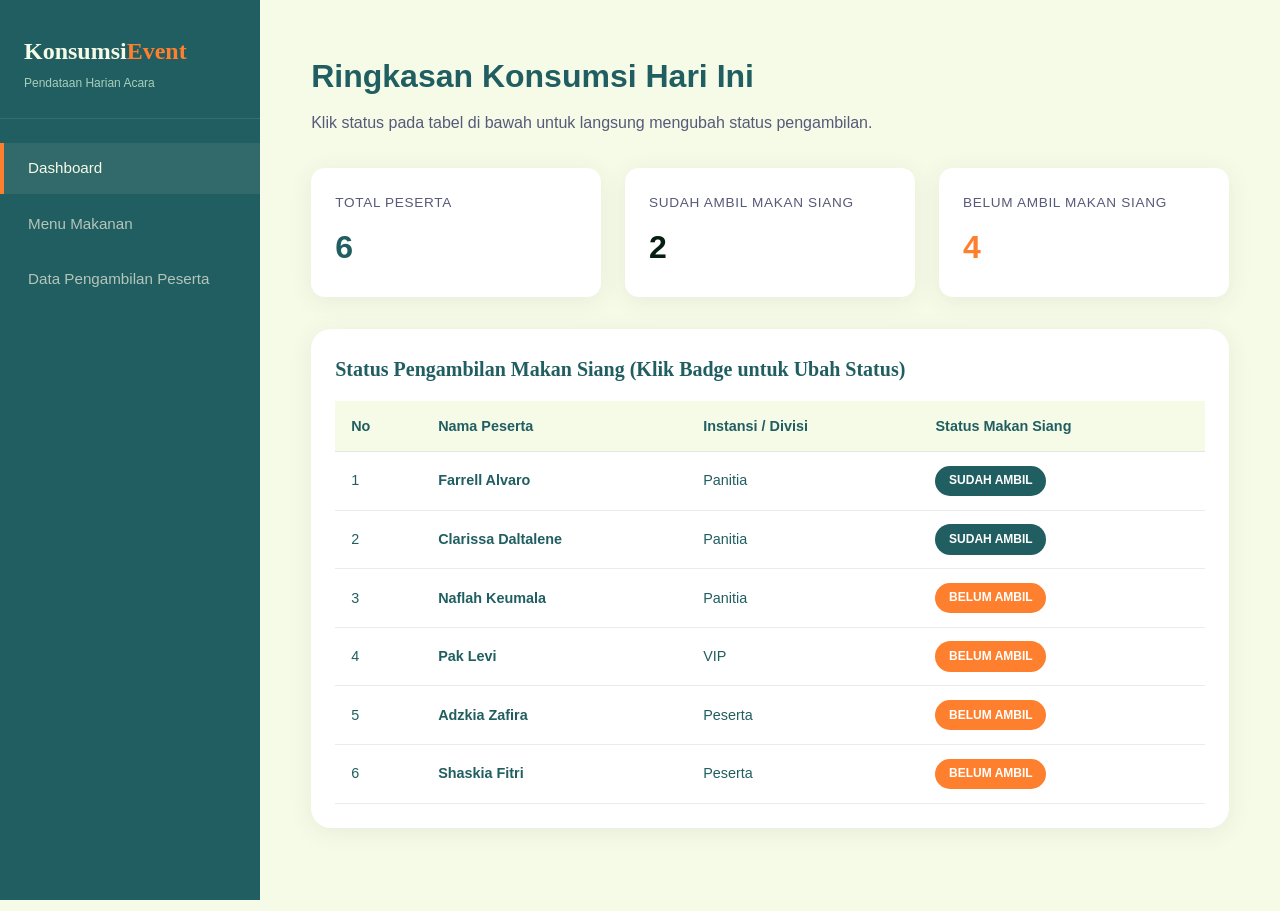
==== index.html @ 93dcdef8 "Upload pertama project konsumsi" ====
<!DOCTYPE html>
<html lang="id">
<head>
  <meta charset="UTF-8">
  <meta name="viewport" content="width=device-width, initial-scale=1.0">
  <title>Dashboard Konsumsi Acara</title>
  <link rel="stylesheet" href="style.css">
</head>
<body>

  <!-- Navigasi Sidebar -->
  <aside class="sidebar">
    <div class="sidebar__brand">
      <div class="sidebar__logo">Konsumsi<span>Event</span></div>
      <div class="sidebar__tagline">Pendataan Harian Acara</div>
    </div>
    <nav class="sidebar__nav">
      <ul>
        <li><a href="index.html" class="active">Dashboard</a></li>
        <li><a href="menu.html">Menu Makanan</a></li>
        <li><a href="peserta.html">Data Pengambilan Peserta</a></li>
      </ul>
    </nav>
  </aside>

  <!-- Konten Utama -->
  <main class="main-content">
    <h1 style="margin-bottom: 0.5rem;">Ringkasan Konsumsi Hari Ini</h1>
    <p style="margin-bottom: 2rem; color: var(--navy-light);">Klik status pada tabel di bawah untuk langsung mengubah status pengambilan.</p>

    <!-- Stat Ringkasan Peserta -->
    <div class="stats-grid">
      <div class="stat-card">
        <div class="stat-card__title">Total Peserta</div>
        <div class="stat-card__value" id="stat-total">0</div>
      </div>
      <div class="stat-card">
        <div class="stat-card__title">Sudah Ambil Makan Siang</div>
        <div class="stat-card__value" style="color: var(--sage-dark);" id="stat-siang-sudah">0</div>
      </div>
      <div class="stat-card">
        <div class="stat-card__title">Belum Ambil Makan Siang</div>
        <div class="stat-card__value" style="color: var(--terracotta);" id="stat-siang-belum">0</div>
      </div>
    </div>

    <!-- Tabel Ringkasan Terakhir -->
    <div class="table-container">
      <h2 class="table-title">Status Pengambilan Makan Siang (Klik Badge untuk Ubah Status)</h2>
      <table>
        <thead>
          <tr>
            <th>No</th>
            <th>Nama Peserta</th>
            <th>Instansi / Divisi</th>
            <th>Status Makan Siang</th>
          </tr>
        </thead>
        <tbody id="dashboard-table-body">
          <!-- Diisi otomatis oleh JavaScript -->
        </tbody>
      </table>
    </div>
  </main>

  <script src="app-data.js"></script>
  <script>
    const peserta = getPesertaData();
    
    // Update Statistik
    document.getElementById('stat-total').innerText = peserta.length;
    const sudahSiang = peserta.filter(p => p.siang).length;
    document.getElementById('stat-siang-sudah').innerText = sudahSiang;
    document.getElementById('stat-siang-belum').innerText = peserta.length - sudahSiang;

    // Render Tabel Dashboard
    const tbody = document.getElementById('dashboard-table-body');
    tbody.innerHTML = peserta.map((p, idx) => `
      <tr>
        <td>${idx + 1}</td>
        <td><strong>${p.nama}</strong></td>
        <td>${p.divisi}</td>
        <td>
          <span class="badge ${p.siang ? 'badge--taken' : 'badge--pending'}" onclick="toggleStatus(${p.id}, 'siang')">
            ${p.siang ? 'Sudah Ambil' : 'Belum Ambil'}
          </span>
        </td>
      </tr>
    `).join('');
  </script>
</body>
</html>
---- style.css ----
:root {
	--terracotta: #FE7F2D;
	--cream: #F5FBE6;
	--navy: #215E61;
	--sage: #215E61;
	--terracotta-dark: #c4603f;
	--navy-light: #575a78;
	--sage-dark: #051f10;

	--font-heading: 'Lora', Georgia, serif;
	--font-body: 'Manrope', 'Segoe UI', sans-serif;

	--sidebar-width: 260px;
	--section-pad: clamp(2rem, 4vw, 4rem);
	--gap: clamp(1rem, 2vw, 1.5rem);

	--radius-sm: 8px;
	--radius-md: 14px;
	--radius-lg: 20px;

	--shadow-card: 0 4px 24px rgba(61, 64, 91, 0.08);
	--shadow-hover: 0 8px 40px rgba(61, 64, 91, 0.14);
}

*, *::before, *::after {
	margin: 0;
	padding: 0;
	box-sizing: border-box;
}

body {
	font-family: var(--font-body);
	color: var(--navy);
	background-color: var(--cream);
	line-height: 1.6;
}

a { color: inherit; text-decoration: none; }

/* Sidebar Navigation */
.sidebar {
	position: fixed;
	top: 0; left: 0;
	width: var(--sidebar-width);
	height: 100vh;
	background: var(--navy);
	color: var(--cream);
	display: flex;
	flex-direction: column;
	z-index: 1000;
}

.sidebar__brand {
	padding: 2rem 1.5rem 1.5rem;
	border-bottom: 1px solid rgba(244, 241, 222, 0.1);
}

.sidebar__logo {
	font-family: var(--font-heading);
	font-size: 1.5rem;
	font-weight: 700;
	color: var(--cream);
}

.sidebar__logo span { color: var(--terracotta); }

.sidebar__tagline {
	font-size: 0.75rem;
	color: #a8cfba;
	margin-top: 0.25rem;
}

.sidebar__nav { flex: 1; padding: 1.5rem 0; }
.sidebar__nav ul { list-style: none; display: flex; flex-direction: column; gap: 4px; }

.sidebar__nav a {
	display: flex;
	align-items: center;
	padding: 0.85rem 1.5rem;
	font-size: 0.95rem;
	font-weight: 500;
	color: rgba(244, 241, 222, 0.7);
	border-left: 4px solid transparent;
	transition: all 0.3s;
}

.sidebar__nav a:hover,
.sidebar__nav a.active {
	color: var(--cream);
	background: rgba(244, 241, 222, 0.08);
	border-left-color: var(--terracotta);
}

.main-content {
	margin-left: var(--sidebar-width);
	padding: var(--section-pad);
	min-height: 100vh;
}

/* Cards & Stats Grid */
.stats-grid {
	display: grid;
	grid-template-columns: repeat(auto-fit, minmax(220px, 1fr));
	gap: var(--gap);
	margin-bottom: 2rem;
}

.stat-card {
	background: #fff;
	padding: 1.5rem;
	border-radius: var(--radius-md);
	box-shadow: var(--shadow-card);
}

.stat-card__title {
	font-size: 0.85rem;
	text-transform: uppercase;
	letter-spacing: 0.05em;
	color: var(--navy-light);
	margin-bottom: 0.5rem;
}

.stat-card__value {
	font-size: 2rem;
	font-weight: 700;
	color: var(--navy);
}

/* Tables & Forms */
.table-container {
	background: #fff;
	border-radius: var(--radius-lg);
	padding: 1.5rem;
	box-shadow: var(--shadow-card);
	overflow-x: auto;
	margin-bottom: 2rem;
}

.table-title {
	font-family: var(--font-heading);
	font-size: 1.25rem;
	margin-bottom: 1rem;
	color: var(--navy);
	display: flex;
	justify-content: space-between;
	align-items: center;
}

table {
	width: 100%;
	border-collapse: collapse;
	text-align: left;
}

th, td {
	padding: 0.85rem 1rem;
	border-bottom: 1px solid rgba(61, 64, 91, 0.1);
	font-size: 0.9rem;
}

th {
	background-color: var(--cream);
	color: var(--navy);
	font-weight: 600;
}

/* Interaktif Badge (Dapat Diklik) */
.badge {
	display: inline-block;
	padding: 0.35rem 0.85rem;
	font-size: 0.75rem;
	font-weight: 700;
	border-radius: 50px;
	text-transform: uppercase;
	cursor: pointer;
	user-select: none;
	transition: transform 0.15s ease, box-shadow 0.15s ease;
}

.badge:hover {
	transform: scale(1.05);
	box-shadow: 0 2px 8px rgba(0,0,0,0.15);
}

.badge--taken {
	background-color: var(--sage);
	color: #fff;
}

.badge--pending {
	background-color: var(--terracotta);
	color: #fff;
}

/* Form Styling */
.form-card {
	background: #fff;
	border-radius: var(--radius-md);
	padding: 1.5rem;
	box-shadow: var(--shadow-card);
	margin-bottom: 2rem;
}

.form-group {
	display: flex;
	gap: 1rem;
	flex-wrap: wrap;
	margin-top: 1rem;
}

.form-control {
	flex: 1;
	min-width: 200px;
	padding: 0.75rem 1rem;
	border: 1px solid #ccc;
	border-radius: var(--radius-sm);
	font-size: 0.9rem;
	font-family: inherit;
}

.btn {
	padding: 0.75rem 1.5rem;
	background: var(--navy);
	color: #fff;
	border: none;
	border-radius: var(--radius-sm);
	font-weight: 600;
	cursor: pointer;
	transition: background 0.2s;
}

.btn:hover {
	background: var(--terracotta);
}

.btn-danger {
	background: #d9534f;
	padding: 0.25rem 0.6rem;
	font-size: 0.75rem;
}

.btn-danger:hover {
	background: #c9302c;
}

/* Menu Grid */
.menu-grid {
	display: grid;
	grid-template-columns: repeat(auto-fill, minmax(280px, 1fr));
	gap: var(--gap);
}

.menu-card {
	background: #fff;
	border-radius: var(--radius-md);
	padding: 1.5rem;
	box-shadow: var(--shadow-card);
	border-top: 4px solid var(--terracotta);
}

.menu-card__tag {
	font-size: 0.75rem;
	font-weight: 700;
	color: var(--sage-dark);
	text-transform: uppercase;
}

.menu-card__title {
	font-family: var(--font-heading);
	font-size: 1.2rem;
	margin: 0.3rem 0;
}

.menu-card__text {
	font-size: 0.9rem;
	color: var(--navy-light);
	margin-bottom: 1rem;
}

@media (max-width: 900px) {
	.sidebar {
		position: relative;
		width: 100%;
		height: auto;
	}
	.main-content {
		margin-left: 0;
	}
}
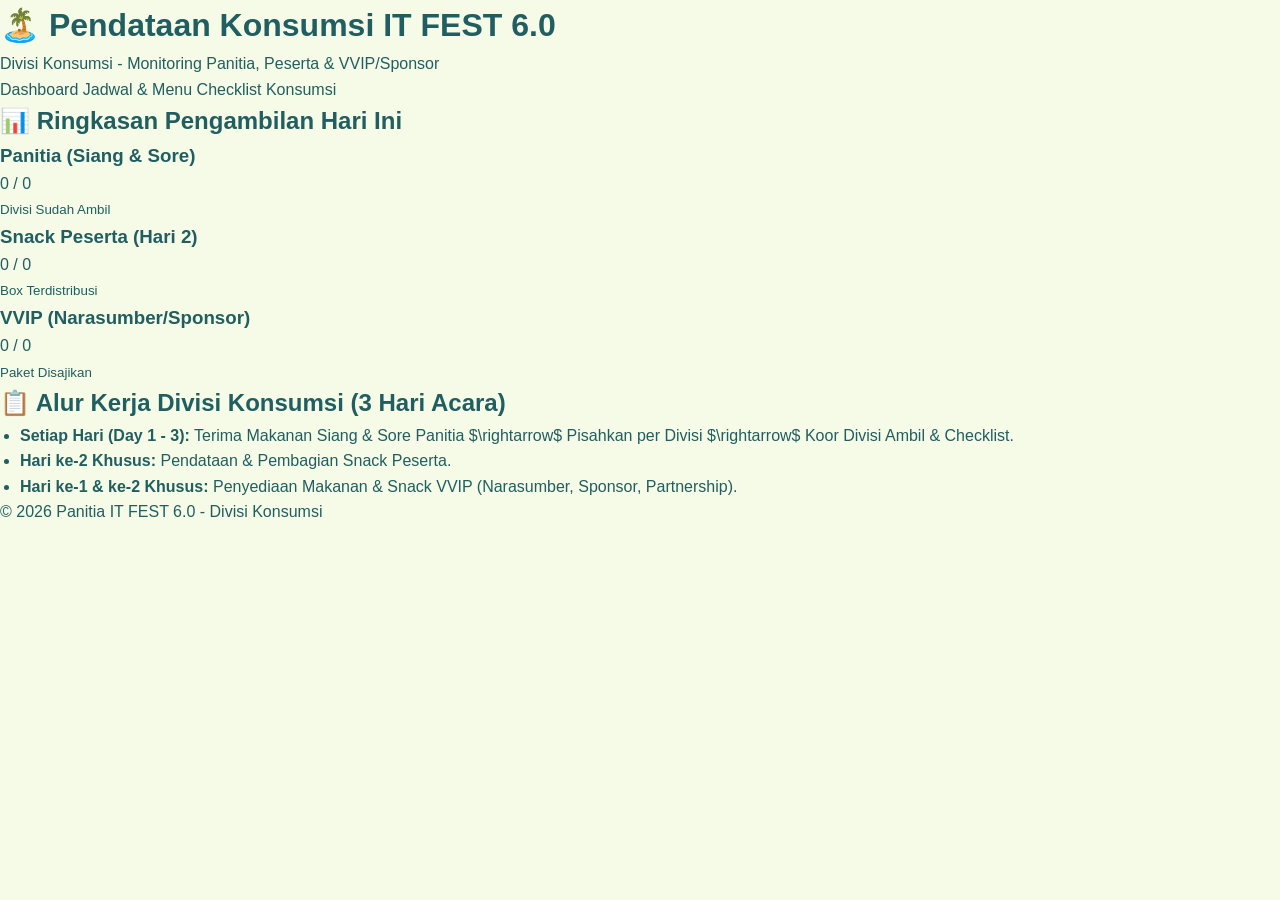
==== commit 4004ed38: "Update bagian index.html oleh Naflah" ====
--- a/index.html
+++ b/index.html
@@ -3,90 +3,58 @@
 <head>
   <meta charset="UTF-8">
   <meta name="viewport" content="width=device-width, initial-scale=1.0">
-  <title>Dashboard Konsumsi Acara</title>
+  <title>Dashboard Konsumsi - IT FEST 6.0</title>
   <link rel="stylesheet" href="style.css">
 </head>
 <body>
 
-  <!-- Navigasi Sidebar -->
-  <aside class="sidebar">
-    <div class="sidebar__brand">
-      <div class="sidebar__logo">Konsumsi<span>Event</span></div>
-      <div class="sidebar__tagline">Pendataan Harian Acara</div>
-    </div>
-    <nav class="sidebar__nav">
-      <ul>
-        <li><a href="index.html" class="active">Dashboard</a></li>
-        <li><a href="menu.html">Menu Makanan</a></li>
-        <li><a href="peserta.html">Data Pengambilan Peserta</a></li>
-      </ul>
-    </nav>
-  </aside>
+  <header>
+    <h1>🏝️ Pendataan Konsumsi IT FEST 6.0</h1>
+    <p>Divisi Konsumsi - Monitoring Panitia, Peserta & VVIP/Sponsor</p>
+  </header>
 
-  <!-- Konten Utama -->
-  <main class="main-content">
-    <h1 style="margin-bottom: 0.5rem;">Ringkasan Konsumsi Hari Ini</h1>
-    <p style="margin-bottom: 2rem; color: var(--navy-light);">Klik status pada tabel di bawah untuk langsung mengubah status pengambilan.</p>
+  <nav>
+    <a href="index.html" class="active">Dashboard</a>
+    <a href="menu.html">Jadwal & Menu</a>
+    <a href="peserta.html">Checklist Konsumsi</a>
+  </nav>
 
-    <!-- Stat Ringkasan Peserta -->
-    <div class="stats-grid">
-      <div class="stat-card">
-        <div class="stat-card__title">Total Peserta</div>
-        <div class="stat-card__value" id="stat-total">0</div>
-      </div>
-      <div class="stat-card">
-        <div class="stat-card__title">Sudah Ambil Makan Siang</div>
-        <div class="stat-card__value" style="color: var(--sage-dark);" id="stat-siang-sudah">0</div>
-      </div>
-      <div class="stat-card">
-        <div class="stat-card__title">Belum Ambil Makan Siang</div>
-        <div class="stat-card__value" style="color: var(--terracotta);" id="stat-siang-belum">0</div>
+  <div class="container">
+    <div class="card">
+      <h2>📊 Ringkasan Pengambilan Hari Ini</h2>
+      <div class="grid-3">
+        <div class="stat-box">
+          <h3>Panitia (Siang & Sore)</h3>
+          <div class="count" id="stat-panitia">0 / 0</div>
+          <small>Divisi Sudah Ambil</small>
+        </div>
+        <div class="stat-box">
+          <h3>Snack Peserta (Hari 2)</h3>
+          <div class="count" id="stat-peserta">0 / 0</div>
+          <small>Box Terdistribusi</small>
+        </div>
+        <div class="stat-box">
+          <h3>VVIP (Narasumber/Sponsor)</h3>
+          <div class="count" id="stat-vvip">0 / 0</div>
+          <small>Paket Disajikan</small>
+        </div>
       </div>
     </div>
 
-    <!-- Tabel Ringkasan Terakhir -->
-    <div class="table-container">
-      <h2 class="table-title">Status Pengambilan Makan Siang (Klik Badge untuk Ubah Status)</h2>
-      <table>
-        <thead>
-          <tr>
-            <th>No</th>
-            <th>Nama Peserta</th>
-            <th>Instansi / Divisi</th>
-            <th>Status Makan Siang</th>
-          </tr>
-        </thead>
-        <tbody id="dashboard-table-body">
-          <!-- Diisi otomatis oleh JavaScript -->
-        </tbody>
-      </table>
+    <div class="card">
+      <h2>📋 Alur Kerja Divisi Konsumsi (3 Hari Acara)</h2>
+      <ul style="padding-left: 20px;">
+        <li><b>Setiap Hari (Day 1 - 3):</b> Terima Makanan Siang & Sore Panitia $\rightarrow$ Pisahkan per Divisi $\rightarrow$ Koor Divisi Ambil & Checklist.</li>
+        <li><b>Hari ke-2 Khusus:</b> Pendataan & Pembagian Snack Peserta.</li>
+        <li><b>Hari ke-1 & ke-2 Khusus:</b> Penyediaan Makanan & Snack VVIP (Narasumber, Sponsor, Partnership).</li>
+      </ul>
     </div>
-  </main>
+  </div>
+
+  <footer>
+    <p>© 2026 Panitia IT FEST 6.0 - Divisi Konsumsi</p>
+  </footer>
 
   <script src="app-data.js"></script>
-  <script>
-    const peserta = getPesertaData();
-    
-    // Update Statistik
-    document.getElementById('stat-total').innerText = peserta.length;
-    const sudahSiang = peserta.filter(p => p.siang).length;
-    document.getElementById('stat-siang-sudah').innerText = sudahSiang;
-    document.getElementById('stat-siang-belum').innerText = peserta.length - sudahSiang;
-
-    // Render Tabel Dashboard
-    const tbody = document.getElementById('dashboard-table-body');
-    tbody.innerHTML = peserta.map((p, idx) => `
-      <tr>
-        <td>${idx + 1}</td>
-        <td><strong>${p.nama}</strong></td>
-        <td>${p.divisi}</td>
-        <td>
-          <span class="badge ${p.siang ? 'badge--taken' : 'badge--pending'}" onclick="toggleStatus(${p.id}, 'siang')">
-            ${p.siang ? 'Sudah Ambil' : 'Belum Ambil'}
-          </span>
-        </td>
-      </tr>
-    `).join('');
-  </script>
 </body>
 </html>
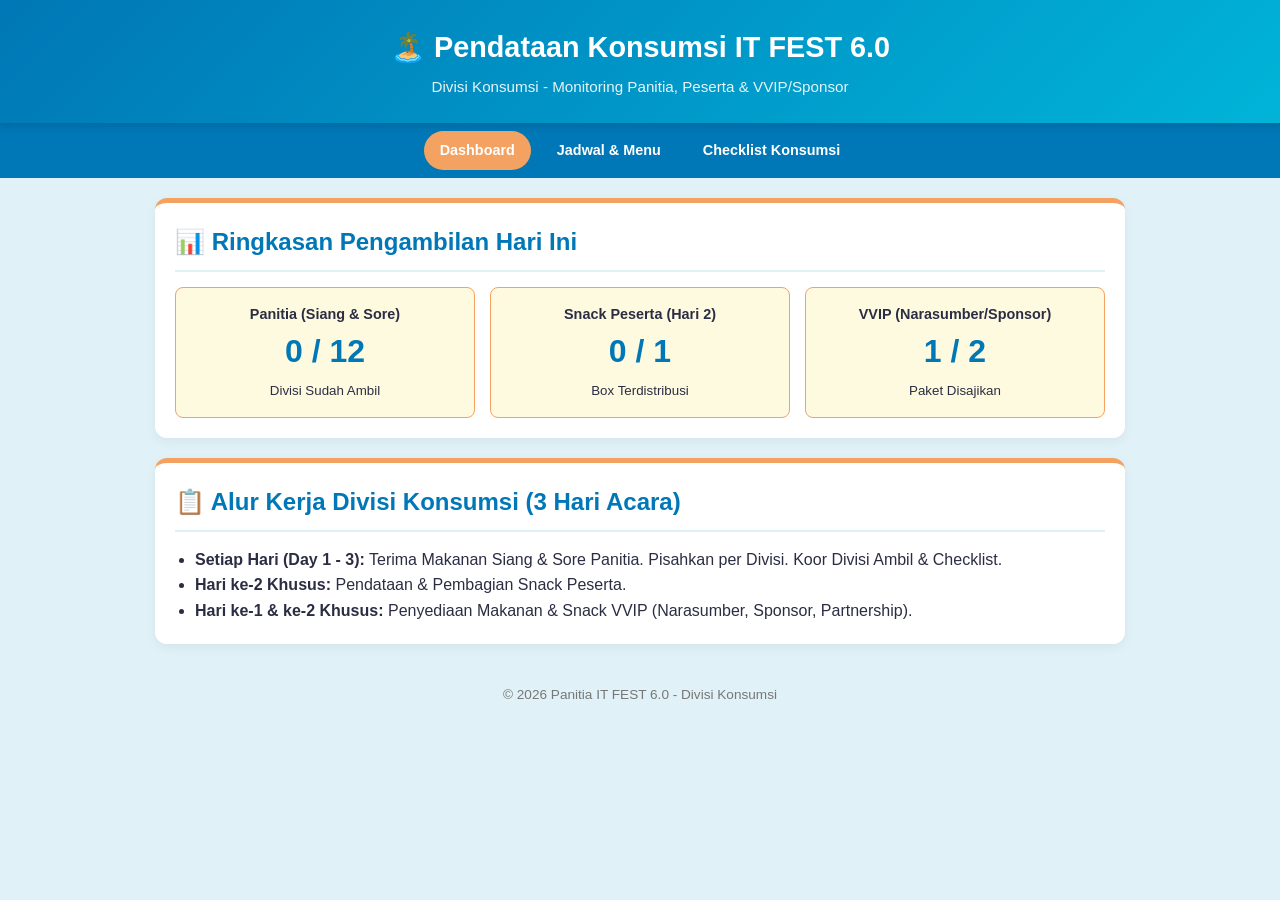
==== commit dc73e3e6: "Update fail projek konsumsi IT FEST 6.0" ====
--- a/index.html
+++ b/index.html
@@ -44,7 +44,7 @@
     <div class="card">
       <h2>📋 Alur Kerja Divisi Konsumsi (3 Hari Acara)</h2>
       <ul style="padding-left: 20px;">
-        <li><b>Setiap Hari (Day 1 - 3):</b> Terima Makanan Siang & Sore Panitia $\rightarrow$ Pisahkan per Divisi $\rightarrow$ Koor Divisi Ambil & Checklist.</li>
+        <li><b>Setiap Hari (Day 1 - 3):</b> Terima Makanan Siang & Sore Panitia. Pisahkan per Divisi. Koor Divisi Ambil & Checklist.</li>
         <li><b>Hari ke-2 Khusus:</b> Pendataan & Pembagian Snack Peserta.</li>
         <li><b>Hari ke-1 & ke-2 Khusus:</b> Penyediaan Makanan & Snack VVIP (Narasumber, Sponsor, Partnership).</li>
       </ul>
--- a/style.css
+++ b/style.css
@@ -1,289 +1,202 @@
+/* --- TEMA PANTAI IT FEST 6.0 --- */
 :root {
-	--terracotta: #FE7F2D;
-	--cream: #F5FBE6;
-	--navy: #215E61;
-	--sage: #215E61;
-	--terracotta-dark: #c4603f;
-	--navy-light: #575a78;
-	--sage-dark: #051f10;
-
-	--font-heading: 'Lora', Georgia, serif;
-	--font-body: 'Manrope', 'Segoe UI', sans-serif;
-
-	--sidebar-width: 260px;
-	--section-pad: clamp(2rem, 4vw, 4rem);
-	--gap: clamp(1rem, 2vw, 1.5rem);
-
-	--radius-sm: 8px;
-	--radius-md: 14px;
-	--radius-lg: 20px;
-
-	--shadow-card: 0 4px 24px rgba(61, 64, 91, 0.08);
-	--shadow-hover: 0 8px 40px rgba(61, 64, 91, 0.14);
-}
-
-*, *::before, *::after {
-	margin: 0;
-	padding: 0;
-	box-sizing: border-box;
+  --ocean-dark: #0077b6;
+  --ocean-light: #00b4d8;
+  --sand-beach: #f4a261;
+  --sand-light: #fefae0;
+  --wave-foam: #e0f1f8;
+  --sun-gold: #e9c46a;
+  --text-color: #2b2d42;
+  --card-bg: #ffffff;
+}
+
+* {
+  box-sizing: border-box;
+  margin: 0;
+  padding: 0;
+  font-family: 'Segoe UI', Tahoma, Geneva, Verdana, sans-serif;
 }
 
 body {
-	font-family: var(--font-body);
-	color: var(--navy);
-	background-color: var(--cream);
-	line-height: 1.6;
-}
-
-a { color: inherit; text-decoration: none; }
-
-/* Sidebar Navigation */
-.sidebar {
-	position: fixed;
-	top: 0; left: 0;
-	width: var(--sidebar-width);
-	height: 100vh;
-	background: var(--navy);
-	color: var(--cream);
-	display: flex;
-	flex-direction: column;
-	z-index: 1000;
-}
-
-.sidebar__brand {
-	padding: 2rem 1.5rem 1.5rem;
-	border-bottom: 1px solid rgba(244, 241, 222, 0.1);
-}
-
-.sidebar__logo {
-	font-family: var(--font-heading);
-	font-size: 1.5rem;
-	font-weight: 700;
-	color: var(--cream);
-}
-
-.sidebar__logo span { color: var(--terracotta); }
-
-.sidebar__tagline {
-	font-size: 0.75rem;
-	color: #a8cfba;
-	margin-top: 0.25rem;
-}
-
-.sidebar__nav { flex: 1; padding: 1.5rem 0; }
-.sidebar__nav ul { list-style: none; display: flex; flex-direction: column; gap: 4px; }
-
-.sidebar__nav a {
-	display: flex;
-	align-items: center;
-	padding: 0.85rem 1.5rem;
-	font-size: 0.95rem;
-	font-weight: 500;
-	color: rgba(244, 241, 222, 0.7);
-	border-left: 4px solid transparent;
-	transition: all 0.3s;
-}
-
-.sidebar__nav a:hover,
-.sidebar__nav a.active {
-	color: var(--cream);
-	background: rgba(244, 241, 222, 0.08);
-	border-left-color: var(--terracotta);
-}
-
-.main-content {
-	margin-left: var(--sidebar-width);
-	padding: var(--section-pad);
-	min-height: 100vh;
-}
-
-/* Cards & Stats Grid */
-.stats-grid {
-	display: grid;
-	grid-template-columns: repeat(auto-fit, minmax(220px, 1fr));
-	gap: var(--gap);
-	margin-bottom: 2rem;
-}
-
-.stat-card {
-	background: #fff;
-	padding: 1.5rem;
-	border-radius: var(--radius-md);
-	box-shadow: var(--shadow-card);
-}
-
-.stat-card__title {
-	font-size: 0.85rem;
-	text-transform: uppercase;
-	letter-spacing: 0.05em;
-	color: var(--navy-light);
-	margin-bottom: 0.5rem;
-}
-
-.stat-card__value {
-	font-size: 2rem;
-	font-weight: 700;
-	color: var(--navy);
-}
-
-/* Tables & Forms */
-.table-container {
-	background: #fff;
-	border-radius: var(--radius-lg);
-	padding: 1.5rem;
-	box-shadow: var(--shadow-card);
-	overflow-x: auto;
-	margin-bottom: 2rem;
-}
-
-.table-title {
-	font-family: var(--font-heading);
-	font-size: 1.25rem;
-	margin-bottom: 1rem;
-	color: var(--navy);
-	display: flex;
-	justify-content: space-between;
-	align-items: center;
-}
-
+  background-color: var(--wave-foam);
+  color: var(--text-color);
+  line-height: 1.6;
+}
+
+header {
+  background: linear-gradient(135deg, var(--ocean-dark), var(--ocean-light));
+  color: white;
+  padding: 1.5rem;
+  text-align: center;
+  box-shadow: 0 4px 6px rgba(0, 0, 0, 0.1);
+  position: relative;
+}
+
+header h1 {
+  font-size: 1.8rem;
+  margin-bottom: 0.3rem;
+}
+
+header p {
+  font-size: 0.95rem;
+  opacity: 0.9;
+}
+
+nav {
+  display: flex;
+  justify-content: center;
+  background-color: var(--ocean-dark);
+  padding: 0.5rem;
+  gap: 10px;
+}
+
+nav a {
+  color: white;
+  text-decoration: none;
+  padding: 8px 16px;
+  border-radius: 20px;
+  font-weight: 600;
+  font-size: 0.9rem;
+  transition: all 0.3s ease;
+}
+
+nav a:hover, nav a.active {
+  background-color: var(--sand-beach);
+  color: white;
+}
+
+.container {
+  max-width: 1000px;
+  margin: 20px auto;
+  padding: 0 15px;
+}
+
+.card {
+  background: var(--card-bg);
+  border-radius: 12px;
+  padding: 20px;
+  margin-bottom: 20px;
+  border-top: 5px solid var(--sand-beach);
+  box-shadow: 0 4px 12px rgba(0,0,0,0.05);
+}
+
+.card h2 {
+  color: var(--ocean-dark);
+  margin-bottom: 15px;
+  border-bottom: 2px solid var(--wave-foam);
+  padding-bottom: 8px;
+}
+
+.grid-3 {
+  display: grid;
+  grid-template-columns: repeat(auto-fit, minmax(250px, 1fr));
+  gap: 15px;
+}
+
+.stat-box {
+  background: var(--sand-light);
+  padding: 15px;
+  border-radius: 8px;
+  text-align: center;
+  border: 1px solid var(--sand-beach);
+}
+
+.stat-box h3 {
+  font-size: 0.9rem;
+  color: var(--text-color);
+}
+
+.stat-box .count {
+  font-size: 2rem;
+  font-weight: bold;
+  color: var(--ocean-dark);
+}
+
+/* Table Styling */
 table {
-	width: 100%;
-	border-collapse: collapse;
-	text-align: left;
+  width: 100%;
+  border-collapse: collapse;
+  margin-top: 10px;
+  background: white;
+  border-radius: 8px;
+  overflow: hidden;
 }
 
 th, td {
-	padding: 0.85rem 1rem;
-	border-bottom: 1px solid rgba(61, 64, 91, 0.1);
-	font-size: 0.9rem;
+  padding: 12px 15px;
+  text-align: left;
+  border-bottom: 1px solid #eee;
 }
 
 th {
-	background-color: var(--cream);
-	color: var(--navy);
-	font-weight: 600;
-}
-
-/* Interaktif Badge (Dapat Diklik) */
+  background-color: var(--ocean-light);
+  color: white;
+}
+
+tr:nth-child(even) {
+  background-color: #f9fbfd;
+}
+
+/* Badge Status */
 .badge {
-	display: inline-block;
-	padding: 0.35rem 0.85rem;
-	font-size: 0.75rem;
-	font-weight: 700;
-	border-radius: 50px;
-	text-transform: uppercase;
-	cursor: pointer;
-	user-select: none;
-	transition: transform 0.15s ease, box-shadow 0.15s ease;
-}
-
-.badge:hover {
-	transform: scale(1.05);
-	box-shadow: 0 2px 8px rgba(0,0,0,0.15);
-}
-
-.badge--taken {
-	background-color: var(--sage);
-	color: #fff;
-}
-
-.badge--pending {
-	background-color: var(--terracotta);
-	color: #fff;
-}
-
-/* Form Styling */
-.form-card {
-	background: #fff;
-	border-radius: var(--radius-md);
-	padding: 1.5rem;
-	box-shadow: var(--shadow-card);
-	margin-bottom: 2rem;
+  padding: 4px 10px;
+  border-radius: 12px;
+  font-size: 0.8rem;
+  font-weight: bold;
+  display: inline-block;
+}
+
+.badge-pending {
+  background-color: #ffe3e3;
+  color: #d63031;
+}
+
+.badge-done {
+  background-color: #d4edda;
+  color: #155724;
+}
+
+/* Button & Form */
+button {
+  cursor: pointer;
+  border: none;
+  border-radius: 6px;
+  padding: 8px 14px;
+  font-weight: 600;
+  transition: 0.2s;
+}
+
+.btn-check {
+  background-color: var(--ocean-dark);
+  color: white;
+}
+
+.btn-check:hover {
+  background-color: var(--ocean-light);
+}
+
+.btn-check.done {
+  background-color: #2ec4b6;
 }
 
 .form-group {
-	display: flex;
-	gap: 1rem;
-	flex-wrap: wrap;
-	margin-top: 1rem;
-}
-
-.form-control {
-	flex: 1;
-	min-width: 200px;
-	padding: 0.75rem 1rem;
-	border: 1px solid #ccc;
-	border-radius: var(--radius-sm);
-	font-size: 0.9rem;
-	font-family: inherit;
-}
-
-.btn {
-	padding: 0.75rem 1.5rem;
-	background: var(--navy);
-	color: #fff;
-	border: none;
-	border-radius: var(--radius-sm);
-	font-weight: 600;
-	cursor: pointer;
-	transition: background 0.2s;
-}
-
-.btn:hover {
-	background: var(--terracotta);
-}
-
-.btn-danger {
-	background: #d9534f;
-	padding: 0.25rem 0.6rem;
-	font-size: 0.75rem;
-}
-
-.btn-danger:hover {
-	background: #c9302c;
-}
-
-/* Menu Grid */
-.menu-grid {
-	display: grid;
-	grid-template-columns: repeat(auto-fill, minmax(280px, 1fr));
-	gap: var(--gap);
-}
-
-.menu-card {
-	background: #fff;
-	border-radius: var(--radius-md);
-	padding: 1.5rem;
-	box-shadow: var(--shadow-card);
-	border-top: 4px solid var(--terracotta);
-}
-
-.menu-card__tag {
-	font-size: 0.75rem;
-	font-weight: 700;
-	color: var(--sage-dark);
-	text-transform: uppercase;
-}
-
-.menu-card__title {
-	font-family: var(--font-heading);
-	font-size: 1.2rem;
-	margin: 0.3rem 0;
-}
-
-.menu-card__text {
-	font-size: 0.9rem;
-	color: var(--navy-light);
-	margin-bottom: 1rem;
-}
-
-@media (max-width: 900px) {
-	.sidebar {
-		position: relative;
-		width: 100%;
-		height: auto;
-	}
-	.main-content {
-		margin-left: 0;
-	}
+  display: flex;
+  flex-wrap: wrap;
+  gap: 10px;
+  margin-top: 15px;
+}
+
+input, select {
+  padding: 8px 12px;
+  border: 1px solid #ccc;
+  border-radius: 6px;
+  flex: 1;
+  min-width: 150px;
+}
+
+footer {
+  text-align: center;
+  padding: 20px;
+  color: #777;
+  font-size: 0.85rem;
 }
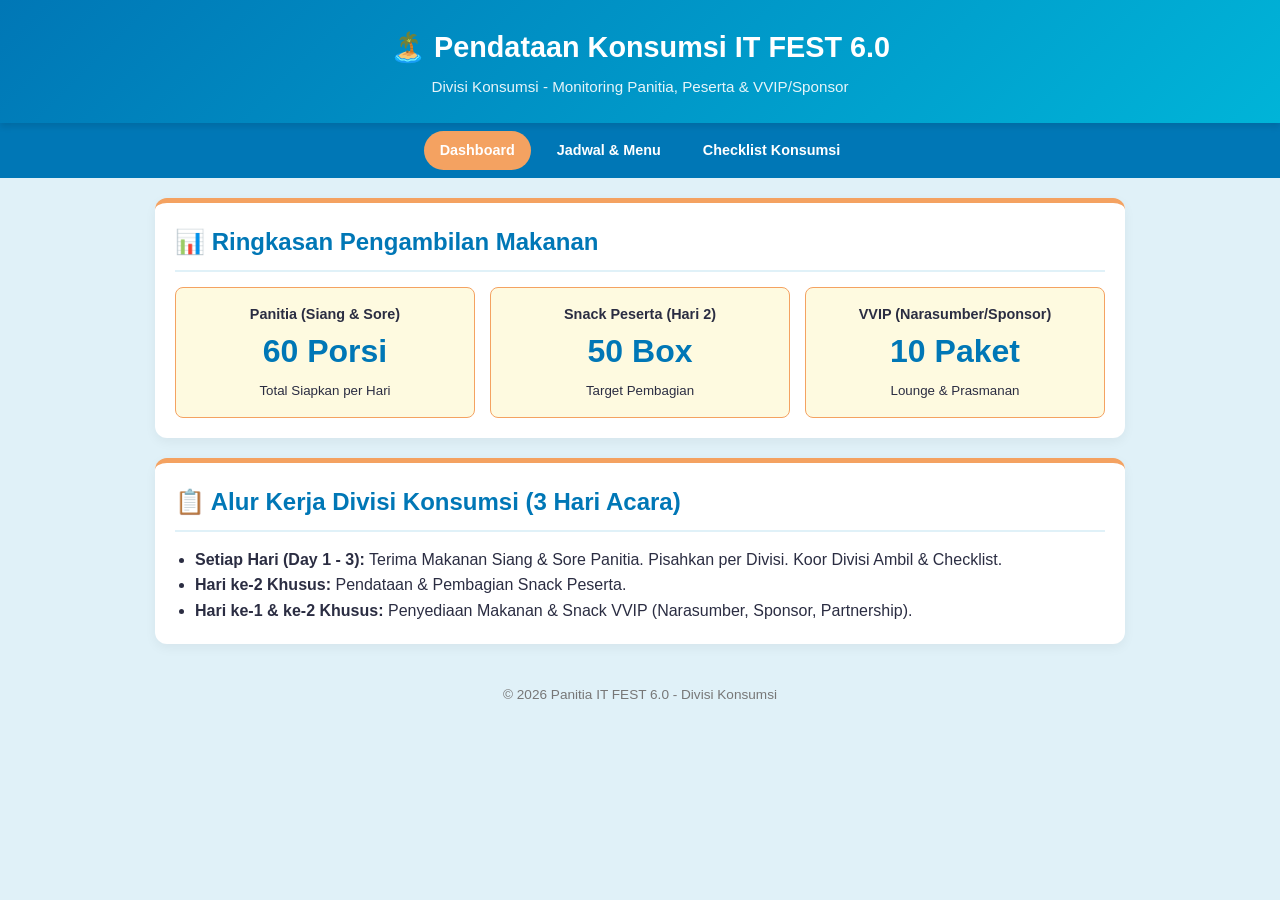
==== commit 1712d671: "Update index.html dan peserta.html murni HTML" ====
--- a/index.html
+++ b/index.html
@@ -21,22 +21,22 @@
 
   <div class="container">
     <div class="card">
-      <h2>📊 Ringkasan Pengambilan Hari Ini</h2>
+      <h2>📊 Ringkasan Pengambilan Makanan</h2>
       <div class="grid-3">
         <div class="stat-box">
           <h3>Panitia (Siang & Sore)</h3>
-          <div class="count" id="stat-panitia">0 / 0</div>
-          <small>Divisi Sudah Ambil</small>
+          <div class="count">60 Porsi</div>
+          <small>Total Siapkan per Hari</small>
         </div>
         <div class="stat-box">
           <h3>Snack Peserta (Hari 2)</h3>
-          <div class="count" id="stat-peserta">0 / 0</div>
-          <small>Box Terdistribusi</small>
+          <div class="count">50 Box</div>
+          <small>Target Pembagian</small>
         </div>
         <div class="stat-box">
           <h3>VVIP (Narasumber/Sponsor)</h3>
-          <div class="count" id="stat-vvip">0 / 0</div>
-          <small>Paket Disajikan</small>
+          <div class="count">10 Paket</div>
+          <small>Lounge & Prasmanan</small>
         </div>
       </div>
     </div>
@@ -55,6 +55,5 @@
     <p>© 2026 Panitia IT FEST 6.0 - Divisi Konsumsi</p>
   </footer>
 
-  <script src="app-data.js"></script>
 </body>
 </html>
